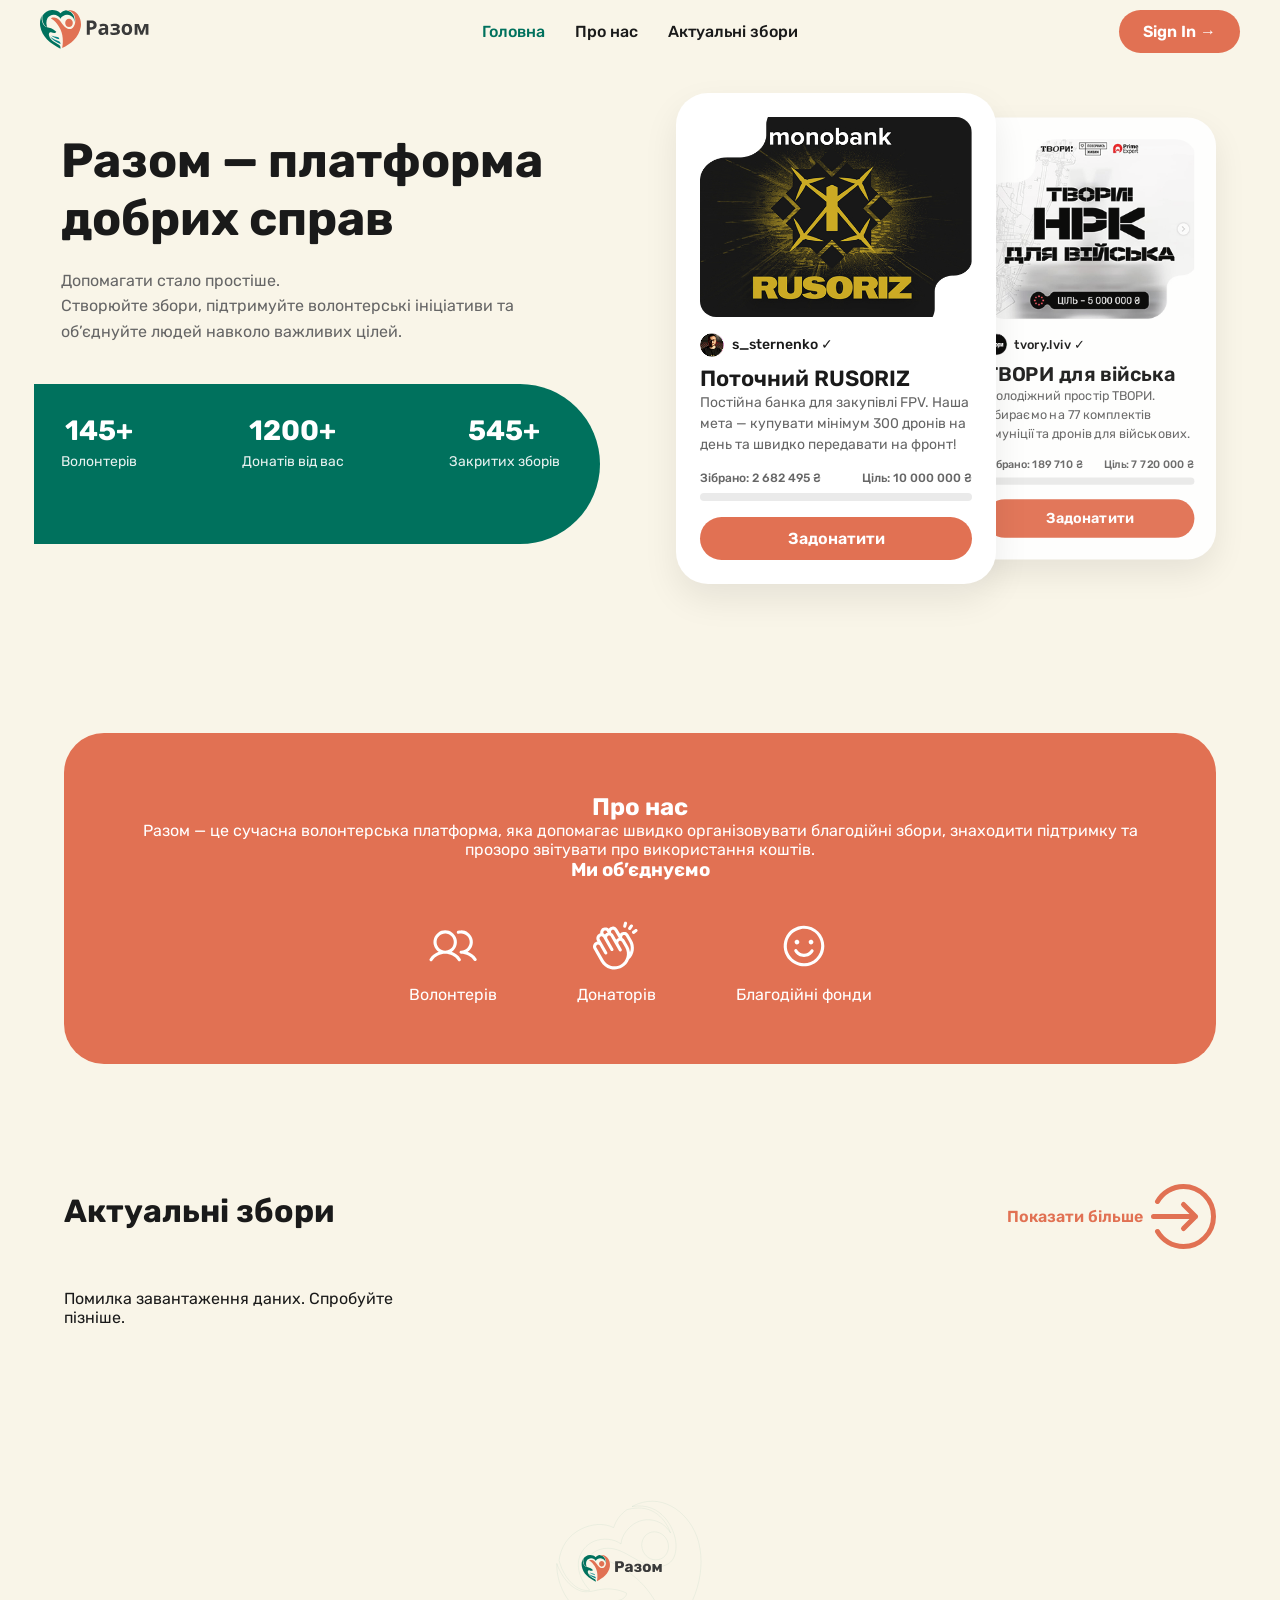
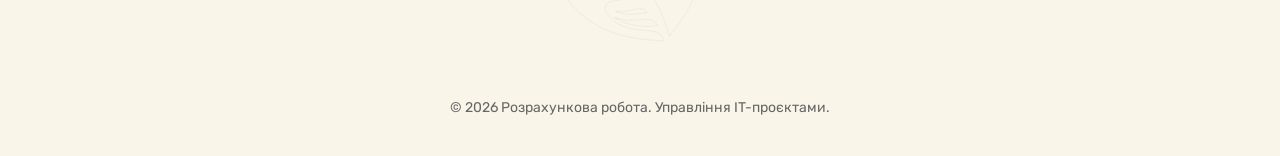
==== frontend/public/index.html @ f22b53c4 "Update index.html Оновлення для кращої роботи API" ====
<!DOCTYPE html>
<html lang="uk">

<head>
    <meta charset="UTF-8">
    <meta name="viewport" content="width=device-width, initial-scale=1.0">
    <title>Разом — платформа добрих справ</title>
    <link href="https://fonts.googleapis.com/css2?family=Rubik:wght@400;500;600;700&display=swap" rel="stylesheet">
    <link rel="stylesheet" href="style.css">
</head>

<body>

    <header class="header">
        <div class="logo">
            <a href="#"><img src="images/logo.svg" alt="Разом"></a>
        </div>
        <nav class="menu">
            <a href="#hero" class="active">Головна</a>
            <a href="#about">Про нас</a>
            <a href="#donations">Актуальні збори</a>
        </nav>
        <div class="auth">
            <a href="login.html" class="btn btn-primary" id="login-btn">Sign In &rarr;</a>
        
            <div class="user-menu-container hidden" id="user-menu-container">
                <button class="user-icon-btn" id="user-icon-btn">
                    <img src="images/user.svg" alt="Профіль">
                </button>
        
                <div class="user-dropdown hidden" id="user-dropdown">
                    <a href="profile.html" class="dropdown-item">Мій профіль</a>
                    <button class="dropdown-item" id="logout-btn">Вийти</button>
                </div>
            </div>
        </div>
        
    </header>

    <section class="hero">
        <div class="hero-left">
            <h1>Разом — платформа<br>добрих справ</h1>
            <p>Допомагати стало простіше.<br>Створюйте збори, підтримуйте волонтерські ініціативи та об’єднуйте людей
                навколо важливих цілей.</p>

            <div class="stats-shape">
                <div class="stat-item">
                    <h3>145+</h3>
                    <p>Волонтерів</p>
                </div>
                <div class="stat-item">
                    <h3>1200+</h3>
                    <p>Донатів від вас</p>
                </div>
                <div class="stat-item">
                    <h3>545+</h3>
                    <p>Закритих зборів</p>
                </div>
            </div>
        </div>

        <div class="hero-right">
            <div class="card big-card">
                <div class="card-image-wrapper">
                    <img src="images/photo1.jpg" alt="Фото збору" class="card-image">
                </div>
                <div class="card-info">
                    <div class="author">
                        <img src="images/avatar1.jpg" alt="Аватар 1" class="author-avatar">
                        <span class="author-name">s_sternenko ✓</span>
                    </div>
                    <h3>Поточний RUSORIZ</h3>
                    <p class="description">Постійна банка для закупівлі FPV. Наша мета — купувати мінімум 300 дронів на
                        день
                        та швидко передавати на фронт!</p>
                    <div class="progress-container">
                        <div class="progress-labels">
                            <span>Зібрано: 2 682 495 ₴</span>
                            <span>Ціль: 10 000 000 ₴</span>
                        </div>
                        <div class="progress-bar">
                            <div class="progress-fill" data-target="26%"></div>
                        </div>
                    </div>
                    <a href="https://send.monobank.ua/jar/2JbpBYkhMv?utm_source=ig&utm_medium=social&utm_content=link_in_bio&fbclid=PAZXh0bgNhZW0CMTEAc3J0YwZhcHBfaWQMMjU2MjgxMDQwNTU4AAGn4eOdLjkvxUuBUbzm1BHJlhGBxrEr1eFqAl2uYwSyXSXGmxqVHQppQiGuSms_aem_38VHq7GGmPe1m0nXVLl8tw"
                        target="_blank" rel="noopener noreferrer" class="btn btn-primary btn-full">Задонатити</a>
                </div>
            </div>

            <div class="card small-card">
                <div class="card-image-wrapper">
                    <img src="images/photo2.jpg" alt="Фото збору" class="card-image">
                </div>
                <div class="card-info">
                    <div class="author">
                        <img src="images/avatar2.jpg" alt="Аватар 2" class="author-avatar">
                        <span class="author-name">tvory.lviv ✓</span>
                    </div>
                    <h3>ТВОРИ для війська</h3>
                    <p class="description">Молодіжний простір ТВОРИ. Збираємо на 77 комплектів амуніції та дронів для
                        військових.</p>
                    <div class="progress-container">
                        <div class="progress-labels">
                            <span>Зібрано: 189 710 ₴</span>
                            <span>Ціль: 7 720 000 ₴</span>
                        </div>
                        <div class="progress-bar">
                            <div class="progress-fill" data-target="2%"></div>
                        </div>
                    </div>
                    <a href="https://send.monobank.ua/jar/46hiejazRM?utm_source=ig&utm_medium=social&utm_content=link_in_bio&fbclid=PAZXh0bgNhZW0CMTEAc3J0YwZhcHBfaWQMMjU2MjgxMDQwNTU4AAGnBPklDjt9HoJ5phkn1q3WyIoP47DBwvCyNc8OuS-QwToCMORKKOLkHWIfkN4_aem_32W2b5EDDLK-R93AH7Hvmg"
                        target="_blank" rel="noopener noreferrer" class="btn btn-primary btn-full">Задонатити</a>
                </div>
            </div>
        </div>
    </section>

    <section id="about" class="about">
        <div class="about-container">
            <h2>Про нас</h2>
            <p>Разом — це сучасна волонтерська платформа, яка допомагає швидко організовувати благодійні збори,
                знаходити підтримку та прозоро звітувати про використання коштів.</p>
            <h3>Ми об’єднуємо</h3>
            <div class="about-grid">
                <div class="about-item">
                    <img src="images/icon-volunteers.svg" alt="Волонтерів">
                    <p>Волонтерів</p>
                </div>
                <div class="about-item">
                    <img src="images/icon-donors.svg" alt="Донаторів">
                    <p>Донаторів</p>
                </div>
                <div class="about-item">
                    <img src="images/icon-funds.svg" alt="Фонди">
                    <p>Благодійні фонди</p>
                </div>
            </div>
        </div>
    </section>

    <section id="donations" class="donations">
        <div class="donations-header">
            <h2>Актуальні збори</h2>
            <a href="donations.html" class="view-more">Показати більше <img src="images/arrow-right.svg"
                    alt="Стрілка"></a>
        </div>

        <div class="donations-grid" id="recent-campaigns-grid">
            <p>Завантаження останніх зборів...</p>
        </div>
    </section>

    <footer class="footer">
        <div class="footer-logo">
            <img src="images/logo-large.svg" alt="Разом великий логотип">
        </div>
        <p>&copy; 2026 Розрахункова робота. Управління IT-проєктами.</p>
    </footer>

    <script>
        document.addEventListener("DOMContentLoaded", () => {
            fetchRecentCampaigns();
            checkAuthState();
            setupDropdown();
        });

        async function fetchRecentCampaigns() {
            const grid = document.getElementById('recent-campaigns-grid');

            try {
                const response = await fetch('http://127.0.0.1:8000/campaigns/');

                if (!response.ok) throw new Error('Помилка мережі');

                let campaigns = await response.json();

                campaigns = campaigns.slice(0, 3);

                grid.innerHTML = '';

                campaigns.forEach(campaign => {
                    const percent = Math.min((campaign.current_amount / campaign.goal_amount) * 100, 100).toFixed(0);
                    const verifiedIcon = campaign.is_author_verified ? '✓' : '';
                    const imageUrl = campaign.image_url || 'https://images.unsplash.com/photo-1535090467336-9501f96e23ea'; // Заглушка, якщо фото немає

                    const cardHTML = `
                            <div class="card">
                                <div class="card-image-wrapper">
                                    <img src="${imageUrl}" class="card-image" alt="Фото збору">
                                </div>
                                <div class="card-info">
                                    <div class="author">
                                        <span class="author-name">${campaign.author_name} <span style="color: #1DA1F2;">${verifiedIcon}</span></span>
                                    </div>
                                    <h3>${campaign.title}</h3>
                                    <p class="description">${campaign.description}</p>
                                    <div class="progress-container">
                                        <div class="progress-labels">
                                            <span>Зібрано: ${campaign.current_amount.toLocaleString('uk-UA')} ₴</span>
                                            <span>Ціль: ${campaign.goal_amount.toLocaleString('uk-UA')} ₴</span>
                                        </div>
                                        <div class="progress-bar">
                                            <div class="progress-fill" style="width: 0%;" data-target="${percent}%"></div>
                                        </div>
                                    </div>
                                    <a href="${campaign.payment_url || '#'}" target="_blank" rel="noopener noreferrer" class="btn btn-primary btn-full">Задонатити</a>
                                </div>
                            </div>
                        `;

                    grid.insertAdjacentHTML('beforeend', cardHTML);
                });

                animateProgressBars();

            } catch (error) {
                console.error("Не вдалося завантажити збори:", error);
                grid.innerHTML = '<p>Помилка завантаження даних. Спробуйте пізніше.</p>';
            }
        }

        function animateProgressBars() {
            const progressBars = document.querySelectorAll('.progress-fill');
            setTimeout(() => {
                progressBars.forEach(bar => {
                    const targetWidth = bar.getAttribute('data-target');
                    bar.style.width = targetWidth;
                });
            }, 100);
        }

        function checkAuthState() {
                const token = localStorage.getItem('jwt_token');
                const loginBtn = document.getElementById('login-btn');
                const userMenu = document.getElementById('user-menu-container');

                if (token) {
                    loginBtn.classList.add('hidden');
                    userMenu.classList.remove('hidden');
                } else {
                    loginBtn.classList.remove('hidden');
                    userMenu.classList.add('hidden');
                }
            }

            function setupDropdown() {
                const userIconBtn = document.getElementById('user-icon-btn');
                const userDropdown = document.getElementById('user-dropdown');
                const logoutBtn = document.getElementById('logout-btn');
                const userMenuContainer = document.getElementById('user-menu-container');

                if (userIconBtn && userDropdown) {
                    userIconBtn.addEventListener('click', (e) => {
                        e.stopPropagation();
                        userDropdown.classList.toggle('hidden');
                    });

                    document.addEventListener('click', (e) => {
                        if (!userMenuContainer.contains(e.target)) {
                            userDropdown.classList.add('hidden');
                        }
                    });
                }

                if (logoutBtn) {
                    logoutBtn.addEventListener('click', () => {
                        localStorage.removeItem('jwt_token');
                        window.location.reload();
                    });
                }
            }
    </script>
</body>

</html>
---- frontend/public/style.css ----
:root {
    --bg-color: #F9F5E8;
    --green-color: #00715D;
    --orange-color: #E17153;
    --text-dark: #1A1A1A;
    --text-gray: #666666;
}

* {
    margin: 0;
    padding: 0;
    box-sizing: border-box;
    font-family: 'Rubik', sans-serif;
}

body {
    background-color: var(--bg-color);
    color: var(--text-dark);
    scroll-behavior: smooth;
    overflow-x: hidden;
}

html {
    scroll-behavior: smooth;
}

.logo,
.auth {
    flex: 1;
}

.auth {
    display: flex;
    justify-content: flex-end;
}

.header {
    display: flex;
    justify-content: space-between; /* Лого зліва, профіль справа */
    align-items: center;
    padding: 10px 40px;
}

.menu {
    display: flex;
    gap: 30px; /* Відстань між пунктами меню */
    position: absolute; /* Магія центрування */
    left: 50%;
    transform: translateX(-50%);
}

.menu a {
    text-decoration: none;
    color: #1A1A1A;
    font-weight: 500;
    transition: color 0.3s;
}

.menu a:hover {
    color: #00715D;
}

.menu a:hover {
    color: var(--orange-color);
}

.menu a.active {
    color: var(--green-color);
}

/* Контейнер для кнопок перемикання */
.profile-tabs {
    display: flex;
    justify-content: center; /* Вирівнювання вкладок по центру */
    gap: 40px; /* Відстань між кнопками */
    margin-bottom: 30px;
    border-bottom: 1px solid #E0E0E0; /* Тонка лінія під табами */
}

.tab-btn {
    background: none;
    border: none;
    padding: 10px 0;
    font-family: 'Rubik', sans-serif;
    font-size: 18px;
    font-weight: 500;
    color: #1A1A1A; /* Чорний текст */
    cursor: pointer;
    transition: all 0.3s ease;
    border-bottom: 3px solid transparent; /* Приховане підкреслення */
}

/* Активний стан кнопки */
.tab-btn.active {
    color: #00715D; /* Твій зелений колір */
    border-bottom: 3px solid #E17153; /* Твоє помаранчеве підкреслення */
}

.btn {
    display: inline-block;
    padding: 12px 24px;
    border-radius: 50px;
    text-decoration: none;
    font-weight: 600;
    transition: all 0.3s ease;
    cursor: pointer;
    border: none;
    text-align: center;
}

.btn-primary {
    background-color: var(--orange-color);
    color: white;
}

.btn-primary:hover {
    background-color: #D36042;
    transform: translateY(-3px);
    box-shadow: 0 6px 15px rgba(225, 113, 83, 0.3);
}

.btn-full {
    width: 100%;
    margin-top: 16px;
}

/* --- ГОЛОВНИЙ БЛОК HERO --- */
.hero {
    display: flex;
    align-items: center;
    justify-content: space-between;
    padding: 0 5% 60px 0;
    gap: 40px;
}

.hero-left {
    flex: 1;
    max-width: 600px;
    padding-left: 5%;
}

.hero-left h1 {
    font-size: 48px;
    font-weight: 700;
    margin-bottom: 20px;
    line-height: 1.2;
}

.hero-left p {
    font-size: 16px;
    color: var(--text-gray);
    line-height: 1.6;
    margin-bottom: 40px;
}

.stats-shape {
    background-color: var(--green-color);
    color: white;
    display: flex;
    justify-content: space-between;
    align-items: center;
    padding: 30px 40px 30px 5%;
    border-radius: 0 80px 80px 0;
    margin-left: -5%;
    width: 105%;
}

.stat-item {
    text-align: center;
}

.stat-item h3 {
    font-size: 28px;
    font-weight: 700;
    margin-bottom: 4px;
}

.stat-item p {
    font-size: 14px;
    font-weight: 400;
    opacity: 0.9;
    color: #FFFFFF;
}

/* --- КАРТКИ СПРАВА В HERO --- */
.hero-right {
    flex: 1;
    position: relative;
    min-height: 550px;
    display: flex;
    align-items: center;
    max-width: 540px;
}

.card {
    background: white;
    border-radius: 32px;
    padding: 24px;
    box-shadow: 0 15px 35px rgba(0, 0, 0, 0.08);
    transition: transform 0.3s ease, box-shadow 0.3s ease;
    display: flex;
    flex-direction: column;
    gap: 16px;
}

.card h3 {
    margin: 0;
    font-size: 22px;
    font-weight: 600;
}

.card .description {
    margin: 0;
    font-size: 14px;
    color: var(--text-gray);
    line-height: 1.5;
}

.progress-container {
    margin-top: 0;
}

.card:hover {
    transform: translateY(-5px);
    box-shadow: 0 20px 45px rgba(0, 0, 0, 0.12);
}

.big-card {
    width: 320px;
    position: absolute;
    left: 0;
    z-index: 2;
}

.big-card:hover {
    transform: translateY(-5px);
    box-shadow: 0 20px 45px rgba(0, 0, 0, 0.12);
    z-index: 3;
}

.small-card {
    width: 280px;
    position: absolute;
    right: 0;
    z-index: 1;
    transform: scale(0.9);
    transform-origin: center right;
    opacity: 0.95;
}

.small-card:hover {
    transform: scale(0.9) translateY(-5px);
    box-shadow: 0 20px 45px rgba(0, 0, 0, 0.15);
    z-index: 3;
    opacity: 1;
}

.card-image-wrapper {
    width: 100%;
    height: 200px;
    background-color: #e0e0e0;
    border-radius: 16px;
    overflow: hidden;
}

.card-image {
    width: 100%;
    height: 100%;
    object-fit: cover;
}

.author {
    display: flex;
    align-items: center;
    gap: 8px;
    margin-bottom: 8px;
}

.author-avatar {
    width: 24px;
    height: 24px;
    border-radius: 50%;
    object-fit: cover;
}

.author-name {
    font-weight: 500;
    font-size: 14px;
    color: var(--text-dark);
}

/* Контейнер-обгортка для всього блоку користувача */
.header-user-wrapper {
    position: relative;
    display: inline-block;
}

/* Блок з ім'ям та аватаркою (активна зона) */
.header-user-block {
    display: flex;
    align-items: center;
    gap: 12px;
    padding: 4px 8px;
    cursor: pointer;
    border-radius: 8px;
    transition: background-color 0.2s;
}

.header-user-block:hover {
    background-color: #f5f5f5;
}

/* Стилі тексту */
.header-user-text {
    display: flex;
    flex-direction: column;
    text-align: right;
}

.header-user-name {
    font-weight: 600;
    font-size: 15px;
    color: #1A1A1A;
}

.header-user-email {
    font-size: 13px;
    color: #808080;
}

.header-avatar-wrapper {
    width: 40px;
    height: 40px;
    border-radius: 50%;
    overflow: hidden;
    background-color: #eee;
}

.header-avatar {
    width: 100%;
    height: 100%;
    object-fit: cover;
}

.user-dropdown {
    position: absolute;
    top: 100%; /* Чітко під блоком профілю */
    right: 0;
    margin-top: 10px;
    background-color: #FFFFFF;
    border: 1px solid #E0E0E0;
    border-radius: 12px;
    box-shadow: 0px 8px 20px rgba(0, 0, 0, 0.15); /* Робимо тінь помітнішою */
    min-width: 180px;
    z-index: 9999; /* Поверх усіх елементів */
    overflow: hidden;
    display: block; /* Початково блок, але керується класом hidden */
}
/* Пункти меню */
.dropdown-item {
    display: block;
    width: 100%;
    padding: 12px 20px;
    text-align: left;
    background: none;
    border: none;
    font-size: 15px;
    font-weight: 500;
    color: #1A1A1A;
    text-decoration: none;
    cursor: pointer;
    transition: background 0.2s;
}

.dropdown-item:hover {
    background-color: #F9F5E8;
    color: #00715D;
}

.dropdown-item:not(:last-child) {
    border-bottom: 1px solid #F0F0F0;
}

.hidden {
    display: none;
}

/* Прогрес бар */
.progress-container {
    margin-top: 16px;
}

.progress-labels {
    display: flex;
    justify-content: space-between;
    font-size: 12px;
    color: var(--text-gray);
    margin-bottom: 8px;
    font-weight: 500;
}

.progress-bar {
    width: 100%;
    height: 8px;
    background-color: #EAEAEA;
    border-radius: 10px;
    overflow: hidden;
}

.progress-fill {
    height: 100%;
    width: 0%;
    background-color: var(--orange-color);
    border-radius: 10px;
    transition: width 1.5s cubic-bezier(0.25, 1, 0.5, 1);
}

/* --- БЛОК ПРО НАС --- */
.about-container {
    background-color: var(--orange-color);
    color: white;
    border-radius: 40px;
    padding: 60px 5%;
    margin: 60px 5%;
    text-align: center;
}

.about-grid {
    display: flex;
    justify-content: center;
    gap: 80px;
    margin-top: 40px;
}

.about-item img {
    margin-bottom: 10px;
    height: 50px;
}

/* --- АКТУАЛЬНІ ЗБОРИ --- */
.donations {
    padding: 60px 5%;
}

.donations-header {
    display: flex;
    justify-content: space-between;
    align-items: baseline;
    margin-bottom: 40px;
}

.donations-header h2 {
    font-size: 32px;
    color: var(--text-dark);
}

.donations-header .view-more {
    color: var(--orange-color);
    text-decoration: none;
    font-weight: 600;
    display: flex;
    align-items: center;
    gap: 8px;
    transition: transform 0.3s ease;
}

.donations-header .view-more:hover {
    transform: translateX(5px);
}

.donations-grid {
    display: grid;
    grid-template-columns: repeat(3, 1fr);
    gap: 30px;
}

/* --- ФУТЕР --- */
.footer {
    text-align: center;
    padding: 60px 5% 40px 5%;
    margin-top: 40px;
    background-image: url('images/heart-bg.svg');
    background-position: center;
    background-repeat: no-repeat;
    background-size: contain;
}

.footer-logo img {
    max-width: 180px;
    margin-bottom: 24px;
}

.footer p {
    color: var(--text-gray);
    font-size: 14px;
}

.auth-page {
    display: flex;
    min-height: 100vh;
    background-color: var(--bg-color);
}

.auth-left {
    flex: 1;
    display: flex;
    justify-content: center;
    align-items: center;
    padding: 40px;
}

.auth-form-container {
    width: 100%;
    max-width: 420px;
}

.auth-form-container h1 {
    font-size: 36px;
    font-weight: 600;
    margin-bottom: 8px;
    color: var(--text-dark);
}

.auth-subtitle {
    color: var(--text-dark);
    font-size: 16px;
    margin-bottom: 32px;
}

.form-group {
    margin-bottom: 20px;
}

.form-group label {
    display: block;
    font-size: 14px;
    font-weight: 500;
    margin-bottom: 8px;
    color: var(--text-dark);
}

.label-row {
    display: flex;
    justify-content: space-between;
    align-items: center;
}

.forgot-password {
    font-size: 12px;
    color: #1a42db;
    text-decoration: none;
}

.forgot-password:hover {
    text-decoration: underline;
}

.form-group input {
    width: 100%;
    padding: 14px 16px;
    border-radius: 12px;
    border: 1px solid #EAEAEA;
    background-color: transparent;
    font-size: 14px;
    color: var(--text-dark);
    outline: none;
    transition: border-color 0.3s;
}

.form-group input:focus {
    border-color: var(--green-color);
}

.form-checkbox {
    display: flex;
    align-items: center;
    gap: 10px;
    margin-bottom: 24px;
}

.form-checkbox input[type="checkbox"] {
    width: 16px;
    height: 16px;
    cursor: pointer;
    accent-color: var(--green-color);
}

.form-checkbox label {
    font-size: 12px;
    color: var(--text-dark);
    cursor: pointer;
}

.auth-divider {
    display: flex;
    align-items: center;
    text-align: center;
    margin: 30px 0;
}

.auth-divider::before,
.auth-divider::after {
    content: '';
    flex: 1;
    border-bottom: 1px solid #EAEAEA;
}

.auth-divider span {
    padding: 0 15px;
    color: var(--text-dark);
    font-size: 12px;
    font-weight: 500;
}

.social-login {
    display: flex;
    gap: 16px;
    margin-bottom: 30px;
}

.btn-social {
    flex: 1;
    display: flex;
    justify-content: center;
    align-items: center;
    gap: 10px;
    padding: 12px;
    background: transparent;
    border: 1px solid #EAEAEA;
    border-radius: 50px;
    font-size: 14px;
    font-weight: 500;
    color: var(--text-dark);
    cursor: pointer;
    transition: background 0.3s;
}

.btn-social:hover {
    background: #f0ece1;
}

.btn-social img {
    width: 20px;
    height: 20px;
}

.auth-footer {
    text-align: center;
    font-size: 14px;
    color: var(--text-dark);
    font-weight: 500;
}

.auth-footer a {
    color: #1a42db;
    text-decoration: none;
}

.auth-footer a:hover {
    text-decoration: underline;
}

.auth-right {
    flex: 1;
    background-color: var(--green-color);
    border-radius: 40px 0 0 40px;

    background-image: url('images/sign_in_up_background.svg');
    background-repeat: no-repeat;
    background-position: center;
    background-size: 80%;
}

@media (max-width: 900px) {
    .auth-right {
        display: none;
    }

    .auth-left {
        padding: 20px;
    }
}

/* Контейнер для сітки карток */
#my-campaigns-grid, 
#my-donations-grid,
.campaigns-container {
    display: grid;
    grid-template-columns: repeat(auto-fit, minmax(300px, 300px));
    gap: 24px;
    justify-content: center;
    max-width: 1200px;
    margin: 0 auto;
    padding: 20px;
}

/* Сама картка */
.campaign-card {
    width: 100%;
    background: #FFFFFF;
    border-radius: 16px;
    border: 1px solid #E0E0E0;
    overflow: hidden;
    display: flex;
    flex-direction: column;
    transition: transform 0.2s;
}

.campaign-card:hover {
    transform: translateY(-5px);
    box-shadow: 0 10px 20px rgba(0,0,0,0.05);
}

/* Контейнери для вмісту вкладок */
.tab-content {
    text-align: center;
    padding: 20px 0;
}

.empty-message, .unverified-container p {
    font-size: 16px;
    color: #4F4F4F;
    margin-bottom: 25px;
}

.btn-large-green {
    display: inline-block;
    background-color: #00715D;
    color: #FFFFFF;
    padding: 16px 40px;
    font-size: 18px;
    font-weight: 600;
    text-decoration: none;
    border-radius: 50px;
    transition: transform 0.2s, background-color 0.2s;
    border: none;
    cursor: pointer;
}

.btn-large-green:hover {
    background-color: #005a4a;
    transform: translateY(-2px);
}

/* Блок користувача в хедері */
.header-user-block {
    display: flex;
    align-items: center;
    gap: 12px;
}

/* Кнопка Профіль (текстова) */
.btn-link {
    text-decoration: none;
    color: var(--green-color);
    font-weight: 600;
    font-size: 14px;
    transition: color 0.2s;
}

.btn-link:hover {
    color: var(--orange-color);
}

/* Кнопка Вийти (маленька та акуратна) */
.btn-logout {
    background-color: transparent;
    border: 1px solid #E17153;
    color: #E17153;
    padding: 6px 14px;
    border-radius: 50px;
    font-size: 13px;
    font-weight: 600;
    cursor: pointer;
    transition: all 0.2s;
}

.btn-logout:hover {
    background-color: #E17153;
    color: white;
}

.hidden {
    display: none !important;
}

.verification-header {
    display: flex;
    justify-content: space-between;
    align-items: center;
    padding: 20px 40px;
    background: #F9F5E8;
}

.verification-main {
    display: flex;
    justify-content: center;
    padding-top: 50px;
}

.verify-step.hidden {
    display: none;
}

.progress-tracker {
    display: flex;
    align-items: center;
    gap: 10px;
}

#step-success {
    display: none; /* Початково */
    position: fixed !important; /* Фіксуємо поверх усього */
    top: 0 !important;
    left: 0 !important;
    width: 100vw !important;
    height: 100vh !important;
    background-color: #F9F5E8 !important; /* Твій колір фону */
    z-index: 99999 !important; /* Максимальний пріоритет */
    flex-direction: column;
    justify-content: center;
    align-items: center;
}

#step-success:not(.hidden) {
    display: flex !important; /* Показуємо як flex, коли клас hidden видалено */
}
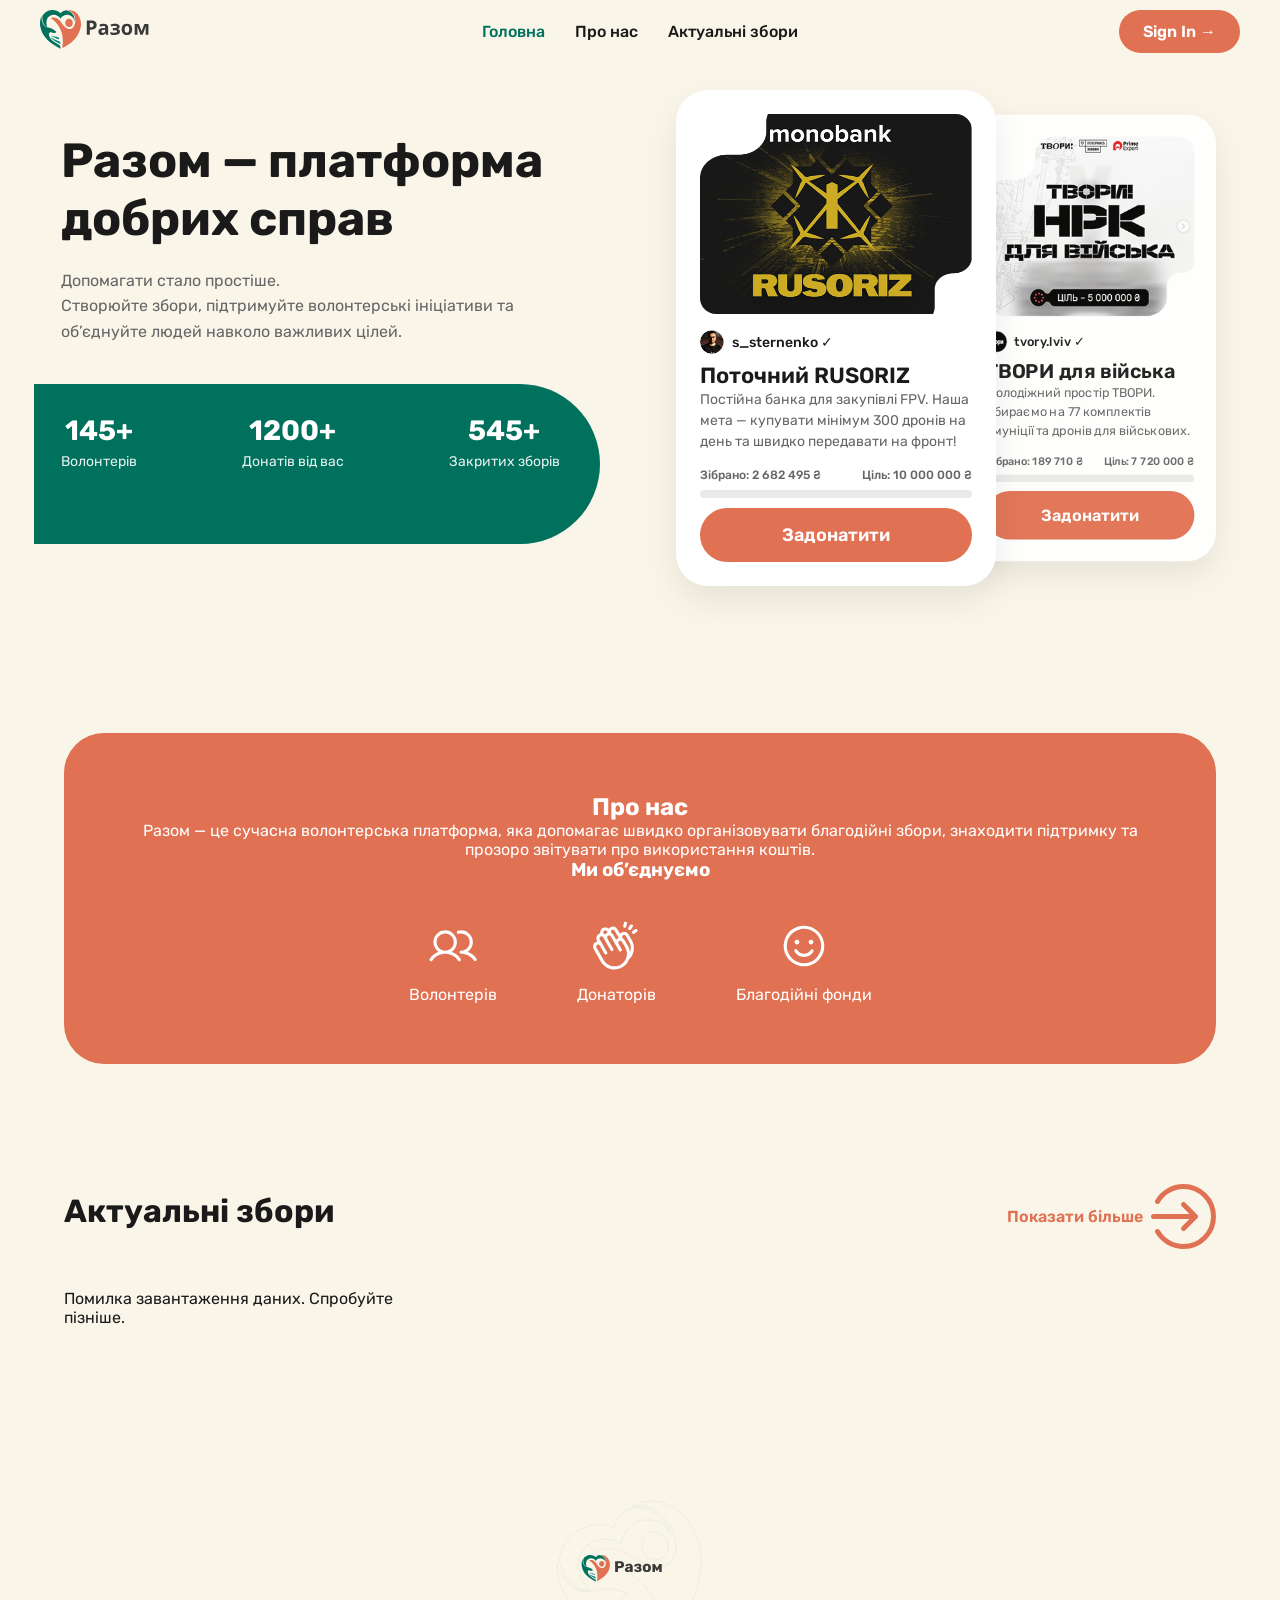
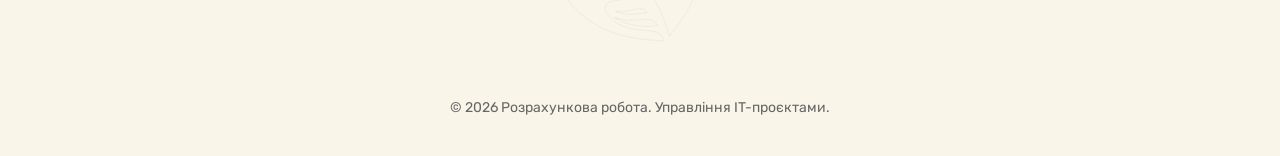
==== commit 2ff4d1de: "Завершення деплою" ====
--- a/frontend/public/index.html
+++ b/frontend/public/index.html
@@ -168,7 +168,7 @@
             const grid = document.getElementById('recent-campaigns-grid');
 
             try {
-                const response = await fetch('http://127.0.0.1:8000/campaigns/');
+                const response = await fetch('https://charity-backend-aiyz.onrender.com');
 
                 if (!response.ok) throw new Error('Помилка мережі');
 
--- a/frontend/public/style.css
+++ b/frontend/public/style.css
@@ -36,15 +36,15 @@
 
 .header {
     display: flex;
-    justify-content: space-between; /* Лого зліва, профіль справа */
+    justify-content: space-between;
     align-items: center;
     padding: 10px 40px;
 }
 
 .menu {
     display: flex;
-    gap: 30px; /* Відстань між пунктами меню */
-    position: absolute; /* Магія центрування */
+    gap: 30px;
+    position: absolute;
     left: 50%;
     transform: translateX(-50%);
 }
@@ -71,10 +71,10 @@
 /* Контейнер для кнопок перемикання */
 .profile-tabs {
     display: flex;
-    justify-content: center; /* Вирівнювання вкладок по центру */
-    gap: 40px; /* Відстань між кнопками */
+    justify-content: center;
+    gap: 40px;
     margin-bottom: 30px;
-    border-bottom: 1px solid #E0E0E0; /* Тонка лінія під табами */
+    border-bottom: 1px solid #E0E0E0;
 }
 
 .tab-btn {
@@ -84,16 +84,15 @@
     font-family: 'Rubik', sans-serif;
     font-size: 18px;
     font-weight: 500;
-    color: #1A1A1A; /* Чорний текст */
+    color: #1A1A1A;
     cursor: pointer;
     transition: all 0.3s ease;
-    border-bottom: 3px solid transparent; /* Приховане підкреслення */
-}
-
-/* Активний стан кнопки */
+    border-bottom: 3px solid transparent;
+}
+
 .tab-btn.active {
-    color: #00715D; /* Твій зелений колір */
-    border-bottom: 3px solid #E17153; /* Твоє помаранчеве підкреслення */
+    color: #00715D;
+    border-bottom: 3px solid #E17153;
 }
 
 .btn {
@@ -289,13 +288,11 @@
     color: var(--text-dark);
 }
 
-/* Контейнер-обгортка для всього блоку користувача */
 .header-user-wrapper {
     position: relative;
     display: inline-block;
 }
 
-/* Блок з ім'ям та аватаркою (активна зона) */
 .header-user-block {
     display: flex;
     align-items: center;
@@ -344,18 +341,19 @@
 
 .user-dropdown {
     position: absolute;
-    top: 100%; /* Чітко під блоком профілю */
+    top: 100%;
     right: 0;
     margin-top: 10px;
     background-color: #FFFFFF;
     border: 1px solid #E0E0E0;
     border-radius: 12px;
-    box-shadow: 0px 8px 20px rgba(0, 0, 0, 0.15); /* Робимо тінь помітнішою */
+    box-shadow: 0px 8px 20px rgba(0, 0, 0, 0.15);
     min-width: 180px;
-    z-index: 9999; /* Поверх усіх елементів */
+    z-index: 9999;
     overflow: hidden;
-    display: block; /* Початково блок, але керується класом hidden */
-}
+    display: block;
+}
+
 /* Пункти меню */
 .dropdown-item {
     display: block;
@@ -694,7 +692,6 @@
     padding: 20px;
 }
 
-/* Сама картка */
 .campaign-card {
     width: 100%;
     background: #FFFFFF;
@@ -749,7 +746,6 @@
     gap: 12px;
 }
 
-/* Кнопка Профіль (текстова) */
 .btn-link {
     text-decoration: none;
     color: var(--green-color);
@@ -762,7 +758,6 @@
     color: var(--orange-color);
 }
 
-/* Кнопка Вийти (маленька та акуратна) */
 .btn-logout {
     background-color: transparent;
     border: 1px solid #E17153;
@@ -809,19 +804,233 @@
 }
 
 #step-success {
-    display: none; /* Початково */
-    position: fixed !important; /* Фіксуємо поверх усього */
+    display: none;
+    position: fixed !important;
     top: 0 !important;
     left: 0 !important;
     width: 100vw !important;
     height: 100vh !important;
-    background-color: #F9F5E8 !important; /* Твій колір фону */
-    z-index: 99999 !important; /* Максимальний пріоритет */
+    background-color: #F9F5E8 !important; 
+    z-index: 99999 !important;
     flex-direction: column;
     justify-content: center;
     align-items: center;
 }
 
 #step-success:not(.hidden) {
-    display: flex !important; /* Показуємо як flex, коли клас hidden видалено */
-}
+    display: flex !important;
+}
+
+/* Контейнер для всієї сторінки верифікації */
+.verification-body {
+    background-color: #F9F5E8;
+    min-height: 100vh;
+    display: flex;
+    flex-direction: column;
+}
+
+.verification-header {
+    display: flex;
+    justify-content: space-between;
+    align-items: center;
+    padding: 30px 5%;
+    width: 100%;
+}
+
+.back-arrow img {
+    width: 40px;
+    height: 40px;
+}
+
+.progress-tracker {
+    display: flex;
+    align-items: center;
+    gap: 10px;
+}
+
+.step-circle {
+    width: 40px;
+    height: 40px;
+    border-radius: 50%;
+    border: 2px solid #E0E0E0;
+    display: flex;
+    align-items: center;
+    justify-content: center;
+    font-weight: 600;
+    background: white;
+    color: #A0A0A0;
+}
+
+.step-circle.active {
+    background-color: #00715D;
+    border-color: #00715D;
+    color: white;
+}
+
+.step-line {
+    width: 60px;
+    height: 2px;
+    background-color: #E0E0E0;
+}
+
+.step-line.active {
+    background-color: #00715D;
+}
+
+.verification-main {
+    flex: 1;
+    display: flex;
+    justify-content: center;
+    align-items: flex-start;
+    padding-top: 20px;
+}
+
+.verification-box {
+    background: white;
+    width: 90%;
+    max-width: 600px;
+    padding: 60px 40px;
+    border-radius: 24px;
+    box-shadow: 0 10px 30px rgba(0,0,0,0.05);
+    text-align: center;
+}
+
+.verify-step h2 {
+    font-size: 24px;
+    margin-bottom: 12px;
+}
+
+.subtitle {
+    color: #666;
+    font-size: 14px;
+    margin-bottom: 30px;
+    line-height: 1.5;
+}
+
+.verify-input {
+    width: 100%;
+    padding: 14px;
+    border-radius: 12px;
+    border: 1px solid #EEE;
+    background-color: #F9F9F9;
+    margin-top: 8px;
+}
+
+.btn-black {
+    width: 100%;
+    background: #000;
+    color: #fff;
+    padding: 16px;
+    border-radius: 50px;
+    border: none;
+    font-weight: 600;
+    cursor: pointer;
+    margin-top: 30px;
+}
+
+.custom-upload-box {
+    display: block;
+    width: 100%;
+    padding: 40px 20px;
+    background-color: #F5F5F5;
+    border: 2px dashed #D0D0D0;
+    border-radius: 16px;
+    cursor: pointer;
+    transition: all 0.2s ease;
+    margin-top: 15px;
+}
+
+.custom-upload-box:hover {
+    background-color: #EFEFEF;
+    border-color: #00715D;
+}
+
+.upload-content {
+    display: flex;
+    flex-direction: column;
+    align-items: center;
+    gap: 10px;
+}
+
+.clip-icon {
+    width: 24px;
+    opacity: 0.6;
+}
+
+#file-name-display-1, 
+#file-name-display-2, 
+#file-name-display-3 {
+    font-weight: 500;
+    color: #1A1A1A;
+}
+
+.upload-label {
+    font-size: 14px;
+    color: #666;
+    margin-bottom: 8px;
+    font-weight: 400;
+}
+
+.auth-container {
+    display: flex;
+    justify-content: center;
+    align-items: center;
+    padding: 60px 20px;
+    background-color: #F9F5E8;
+    min-height: calc(100vh - 80px);
+}
+
+.auth-box {
+    background: #FFFFFF;
+    padding: 40px;
+    border-radius: 24px;
+    width: 100%;
+    max-width: 500px;
+    box-shadow: 0 10px 30px rgba(0, 0, 0, 0.05);
+    text-align: left;
+}
+
+.auth-box h2 {
+    font-size: 28px;
+    margin-bottom: 8px;
+    text-align: center;
+}
+
+.auth-box .subtitle {
+    text-align: center;
+    color: #666;
+    margin-bottom: 30px;
+}
+
+/* Стилі для полів вводу */
+.form-group {
+    margin-bottom: 20px;
+}
+
+.form-group label {
+    display: block;
+    margin-bottom: 8px;
+    font-weight: 500;
+}
+
+.form-group input, 
+.form-group textarea {
+    width: 100%;
+    padding: 14px;
+    border: 1px solid #E0E0E0;
+    border-radius: 12px;
+    background-color: #F9F9F9;
+    font-size: 16px;
+}
+
+.form-group textarea {
+    height: 120px;
+    resize: vertical;
+}
+
+.btn-full {
+    width: 100%;
+    padding: 16px;
+    font-size: 18px;
+    margin-top: 10px;
+}
